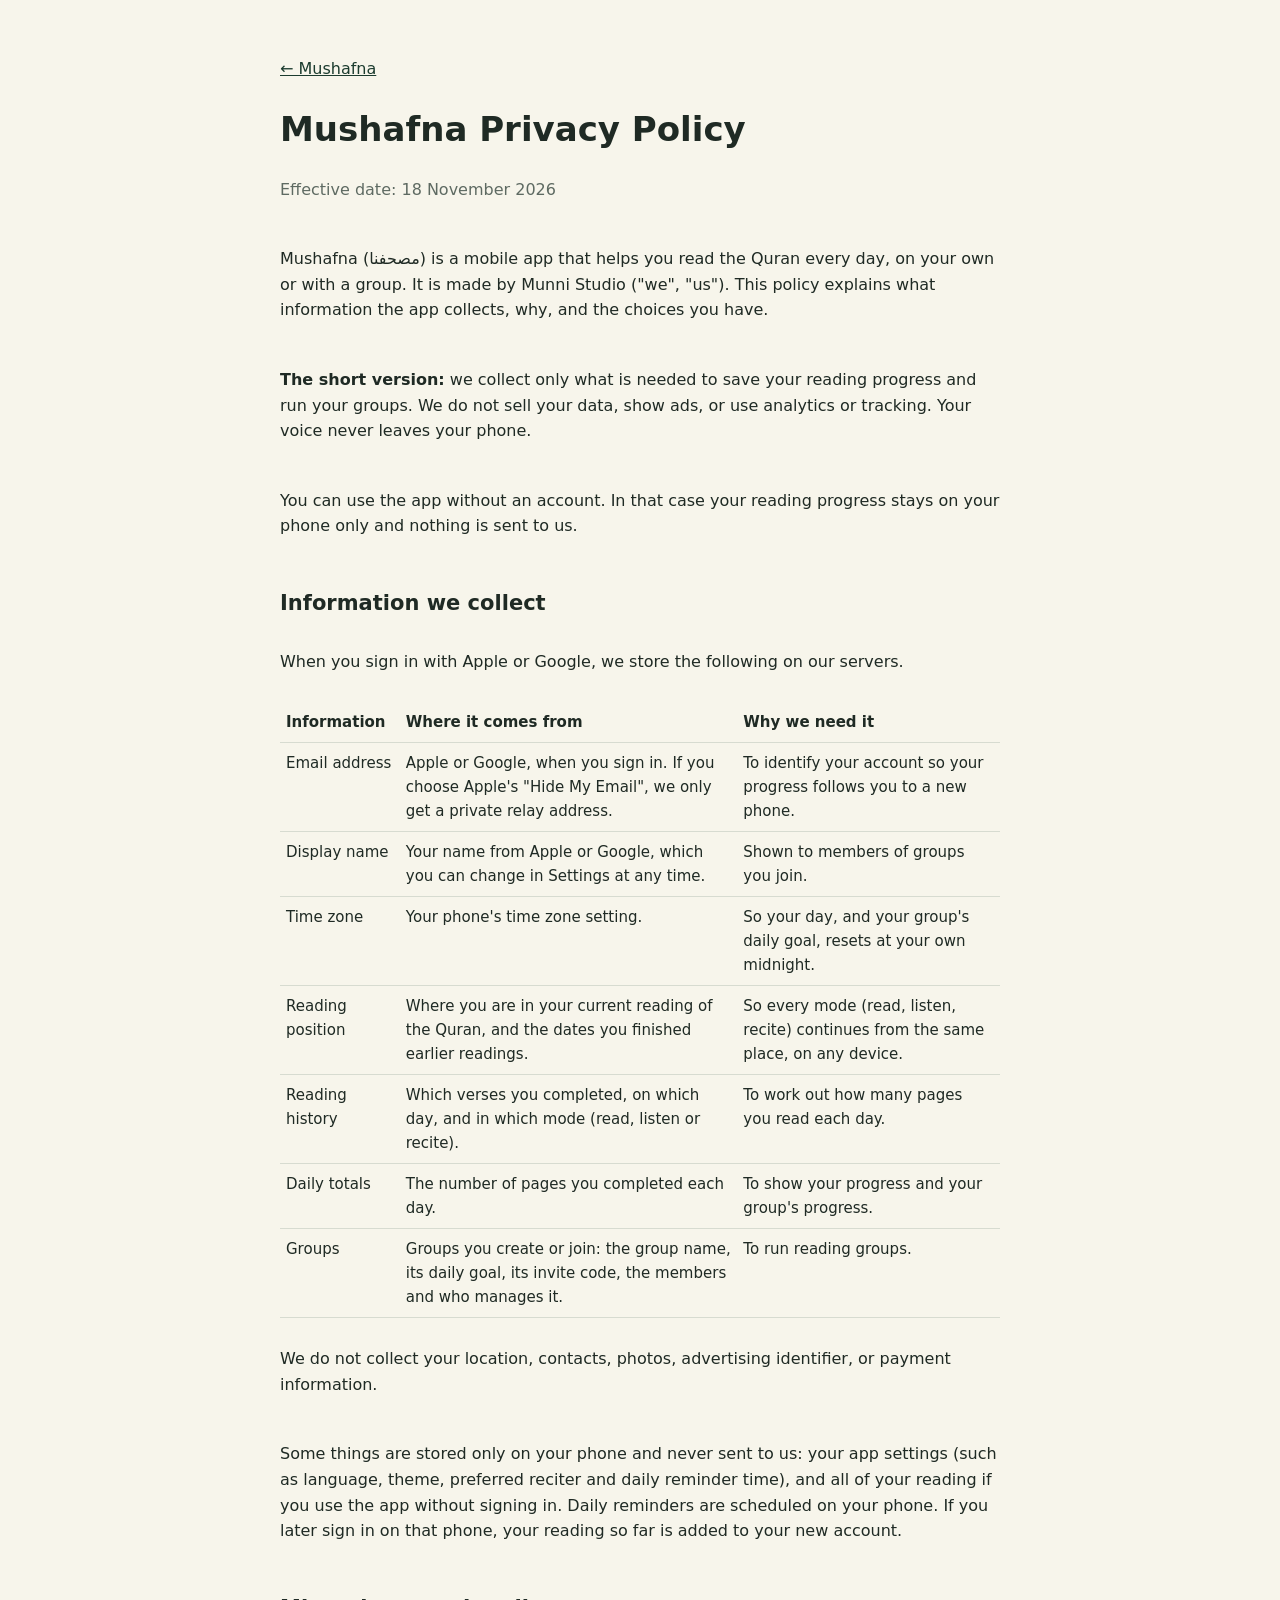
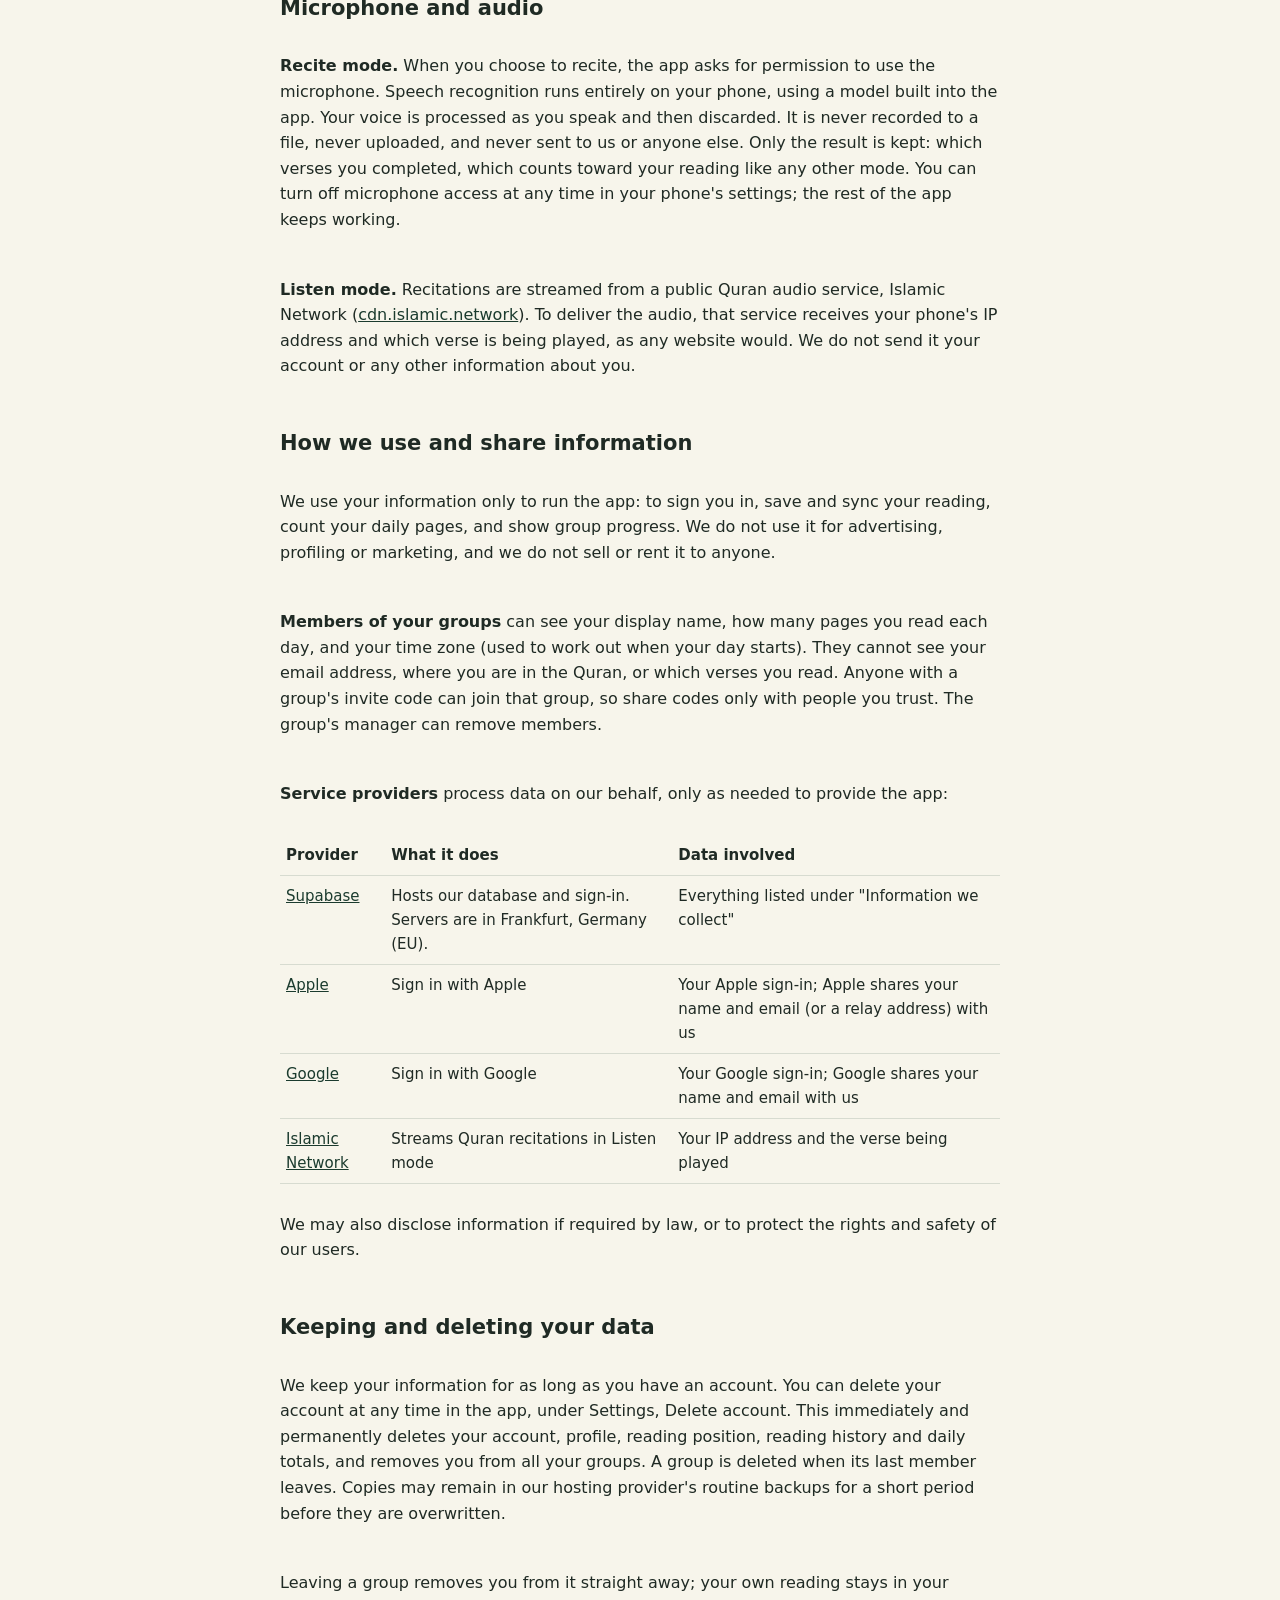
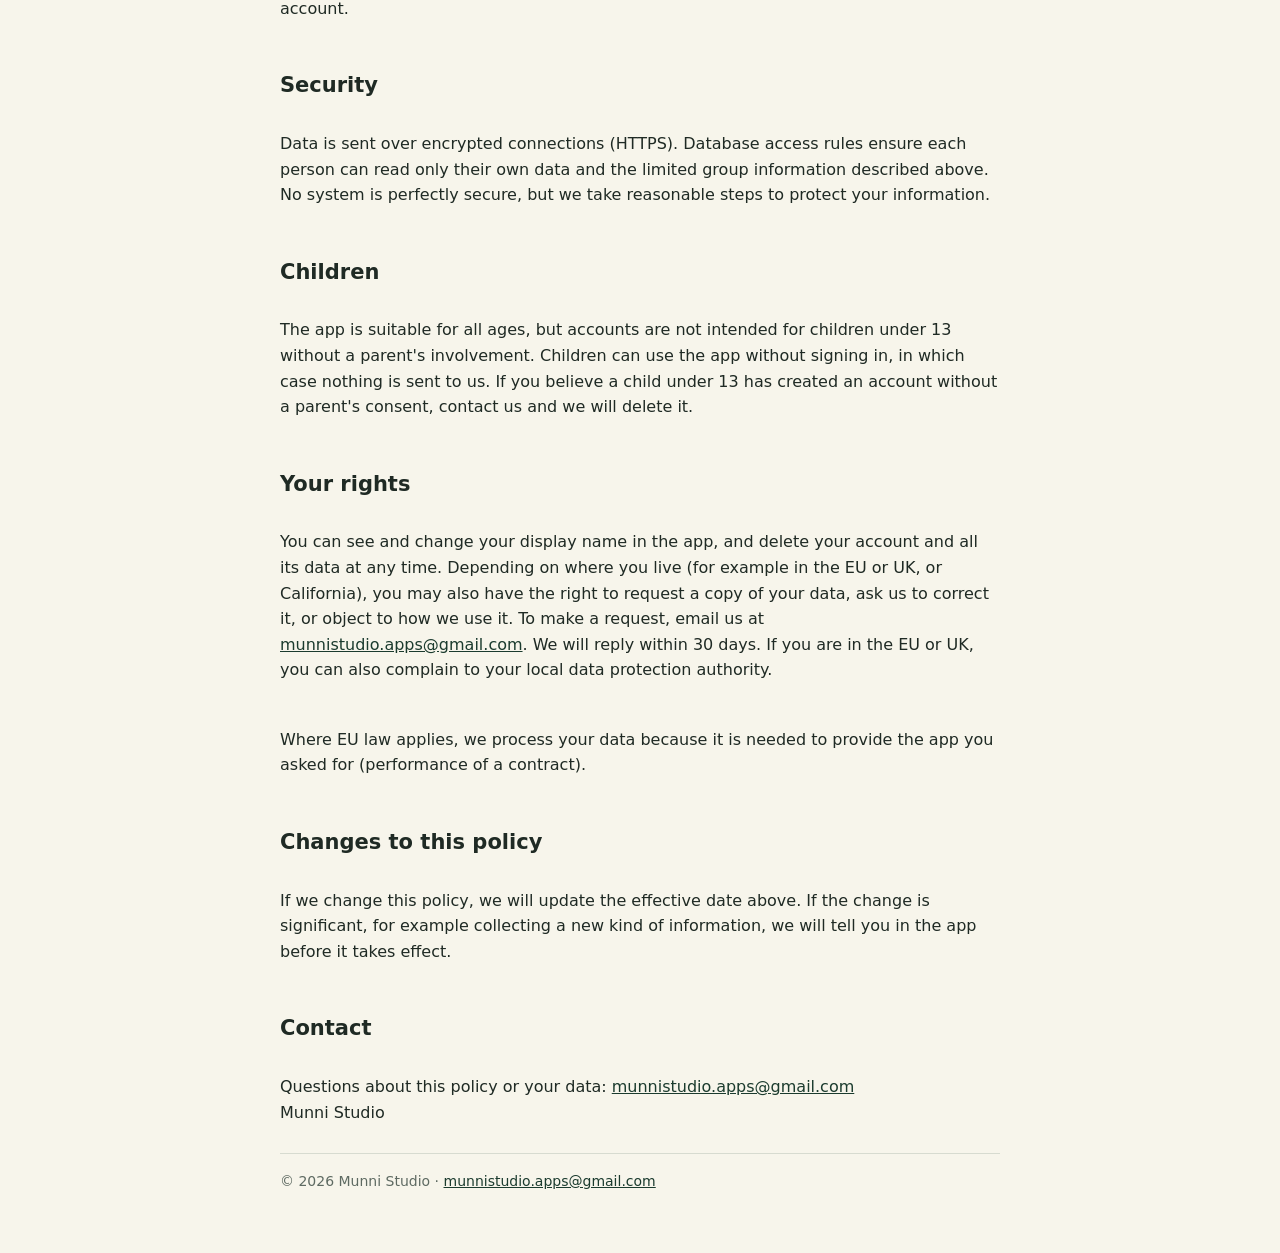
==== mushafna/privacy.html @ 9475a4ae "Munni Studio website Co-Authored-By: Claude Opus 5.5 <noreply@anthropic.com>" ====
<!doctype html><html lang="en"><head><meta charset="utf-8"><meta name="viewport" content="width=device-width,initial-scale=1"><title>Mushafna Privacy Policy</title><link rel="stylesheet" href="../style.css"></head><body><main><p><a href="./">← Mushafna</a></p>
<h1>Mushafna Privacy Policy</h1>
<p class="muted">Effective date: 18 November 2026</p>
<p>Mushafna (مصحفنا) is a mobile app that helps you read the Quran every day, on your own or with a group. It is made by Munni Studio ("we", "us"). This policy explains what information the app collects, why, and the choices you have.</p>
<p><strong>The short version:</strong> we collect only what is needed to save your reading progress and run your groups. We do not sell your data, show ads, or use analytics or tracking. Your voice never leaves your phone.</p>
<p>You can use the app without an account. In that case your reading progress stays on your phone only and nothing is sent to us.</p>
<h2>Information we collect</h2>
<p>When you sign in with Apple or Google, we store the following on our servers.</p>
<div class="wrap"><table><tr><th>Information</th><th>Where it comes from</th><th>Why we need it</th></tr><tr><td>Email address</td><td>Apple or Google, when you sign in. If you choose Apple's "Hide My Email", we only get a private relay address.</td><td>To identify your account so your progress follows you to a new phone.</td></tr><tr><td>Display name</td><td>Your name from Apple or Google, which you can change in Settings at any time.</td><td>Shown to members of groups you join.</td></tr><tr><td>Time zone</td><td>Your phone's time zone setting.</td><td>So your day, and your group's daily goal, resets at your own midnight.</td></tr><tr><td>Reading position</td><td>Where you are in your current reading of the Quran, and the dates you finished earlier readings.</td><td>So every mode (read, listen, recite) continues from the same place, on any device.</td></tr><tr><td>Reading history</td><td>Which verses you completed, on which day, and in which mode (read, listen or recite).</td><td>To work out how many pages you read each day.</td></tr><tr><td>Daily totals</td><td>The number of pages you completed each day.</td><td>To show your progress and your group's progress.</td></tr><tr><td>Groups</td><td>Groups you create or join: the group name, its daily goal, its invite code, the members and who manages it.</td><td>To run reading groups.</td></tr></table></div>
<p>We do not collect your location, contacts, photos, advertising identifier, or payment information.</p>
<p>Some things are stored only on your phone and never sent to us: your app settings (such as language, theme, preferred reciter and daily reminder time), and all of your reading if you use the app without signing in. Daily reminders are scheduled on your phone. If you later sign in on that phone, your reading so far is added to your new account.</p>
<h2>Microphone and audio</h2>
<p><strong>Recite mode.</strong> When you choose to recite, the app asks for permission to use the microphone. Speech recognition runs entirely on your phone, using a model built into the app. Your voice is processed as you speak and then discarded. It is never recorded to a file, never uploaded, and never sent to us or anyone else. Only the result is kept: which verses you completed, which counts toward your reading like any other mode. You can turn off microphone access at any time in your phone's settings; the rest of the app keeps working.</p>
<p><strong>Listen mode.</strong> Recitations are streamed from a public Quran audio service, Islamic Network (<a href="https://cdn.islamic.network">cdn.islamic.network</a>). To deliver the audio, that service receives your phone's IP address and which verse is being played, as any website would. We do not send it your account or any other information about you.</p>
<h2>How we use and share information</h2>
<p>We use your information only to run the app: to sign you in, save and sync your reading, count your daily pages, and show group progress. We do not use it for advertising, profiling or marketing, and we do not sell or rent it to anyone.</p>
<p><strong>Members of your groups</strong> can see your display name, how many pages you read each day, and your time zone (used to work out when your day starts). They cannot see your email address, where you are in the Quran, or which verses you read. Anyone with a group's invite code can join that group, so share codes only with people you trust. The group's manager can remove members.</p>
<p><strong>Service providers</strong> process data on our behalf, only as needed to provide the app:</p>
<div class="wrap"><table><tr><th>Provider</th><th>What it does</th><th>Data involved</th></tr><tr><td><a href="https://supabase.com/privacy">Supabase</a></td><td>Hosts our database and sign-in. Servers are in Frankfurt, Germany (EU).</td><td>Everything listed under "Information we collect"</td></tr><tr><td><a href="https://www.apple.com/legal/privacy/">Apple</a></td><td>Sign in with Apple</td><td>Your Apple sign-in; Apple shares your name and email (or a relay address) with us</td></tr><tr><td><a href="https://policies.google.com/privacy">Google</a></td><td>Sign in with Google</td><td>Your Google sign-in; Google shares your name and email with us</td></tr><tr><td><a href="https://cdn.islamic.network">Islamic Network</a></td><td>Streams Quran recitations in Listen mode</td><td>Your IP address and the verse being played</td></tr></table></div>
<p>We may also disclose information if required by law, or to protect the rights and safety of our users.</p>
<h2>Keeping and deleting your data</h2>
<p>We keep your information for as long as you have an account. You can delete your account at any time in the app, under Settings, Delete account. This immediately and permanently deletes your account, profile, reading position, reading history and daily totals, and removes you from all your groups. A group is deleted when its last member leaves. Copies may remain in our hosting provider's routine backups for a short period before they are overwritten.</p>
<p>Leaving a group removes you from it straight away; your own reading stays in your account.</p>
<h2>Security</h2>
<p>Data is sent over encrypted connections (HTTPS). Database access rules ensure each person can read only their own data and the limited group information described above. No system is perfectly secure, but we take reasonable steps to protect your information.</p>
<h2>Children</h2>
<p>The app is suitable for all ages, but accounts are not intended for children under 13 without a parent's involvement. Children can use the app without signing in, in which case nothing is sent to us. If you believe a child under 13 has created an account without a parent's consent, contact us and we will delete it.</p>
<h2>Your rights</h2>
<p>You can see and change your display name in the app, and delete your account and all its data at any time. Depending on where you live (for example in the EU or UK, or California), you may also have the right to request a copy of your data, ask us to correct it, or object to how we use it. To make a request, email us at <a href="mailto:munnistudio.apps@gmail.com">munnistudio.apps@gmail.com</a>. We will reply within 30 days. If you are in the EU or UK, you can also complain to your local data protection authority.</p>
<p>Where EU law applies, we process your data because it is needed to provide the app you asked for (performance of a contract).</p>
<h2>Changes to this policy</h2>
<p>If we change this policy, we will update the effective date above. If the change is significant, for example collecting a new kind of information, we will tell you in the app before it takes effect.</p>
<h2>Contact</h2>
<p>Questions about this policy or your data: <a href="mailto:munnistudio.apps@gmail.com">munnistudio.apps@gmail.com</a><br>Munni Studio</p><footer>© 2026 Munni Studio · <a href="mailto:munnistudio.apps@gmail.com">munnistudio.apps@gmail.com</a></footer></main></body></html>
---- style.css ----
:root{--bg:#F7F5EB;--surface:#FFFFFF;--ink:#1F2A24;--ink2:#5E6A62;--line:rgba(27,59,46,.14);--green:#1B3B2E}
@media (prefers-color-scheme:dark){:root{--bg:#111A15;--surface:#18231D;--ink:#E7EDE8;--ink2:#9DAAA1;--line:rgba(231,237,232,.12);--green:#8AB79E}}
*{box-sizing:border-box}
body{margin:0;background:var(--bg);color:var(--ink);font:16px/1.6 "IBM Plex Sans Arabic","Segoe UI",system-ui,sans-serif;padding:40px max(20px,env(safe-area-inset-left)) 60px}
main{max-width:720px;margin:0 auto;display:flex;flex-direction:column;gap:12px}
h1{font-size:34px;line-height:1.15;margin:0}
h2{font-size:21px;margin:20px 0 0}
p,li{color:var(--ink)} .muted{color:var(--ink2)}
a{color:var(--green)}
.card{background:var(--surface);border:1px solid var(--line);border-radius:18px;padding:20px;display:flex;gap:18px;align-items:center;text-decoration:none;color:inherit}
.icon{width:72px;height:72px;border-radius:17px;background:#1B3B2E;display:flex;align-items:center;justify-content:center;flex:none}
.icon img{width:54px}
table{width:100%;border-collapse:collapse;font-size:15px}
th,td{border-bottom:1px solid var(--line);padding:8px 6px;text-align:start;vertical-align:top}
.wrap{overflow-x:auto}
footer{color:var(--ink2);font-size:14px;border-top:1px solid var(--line);padding-top:16px}
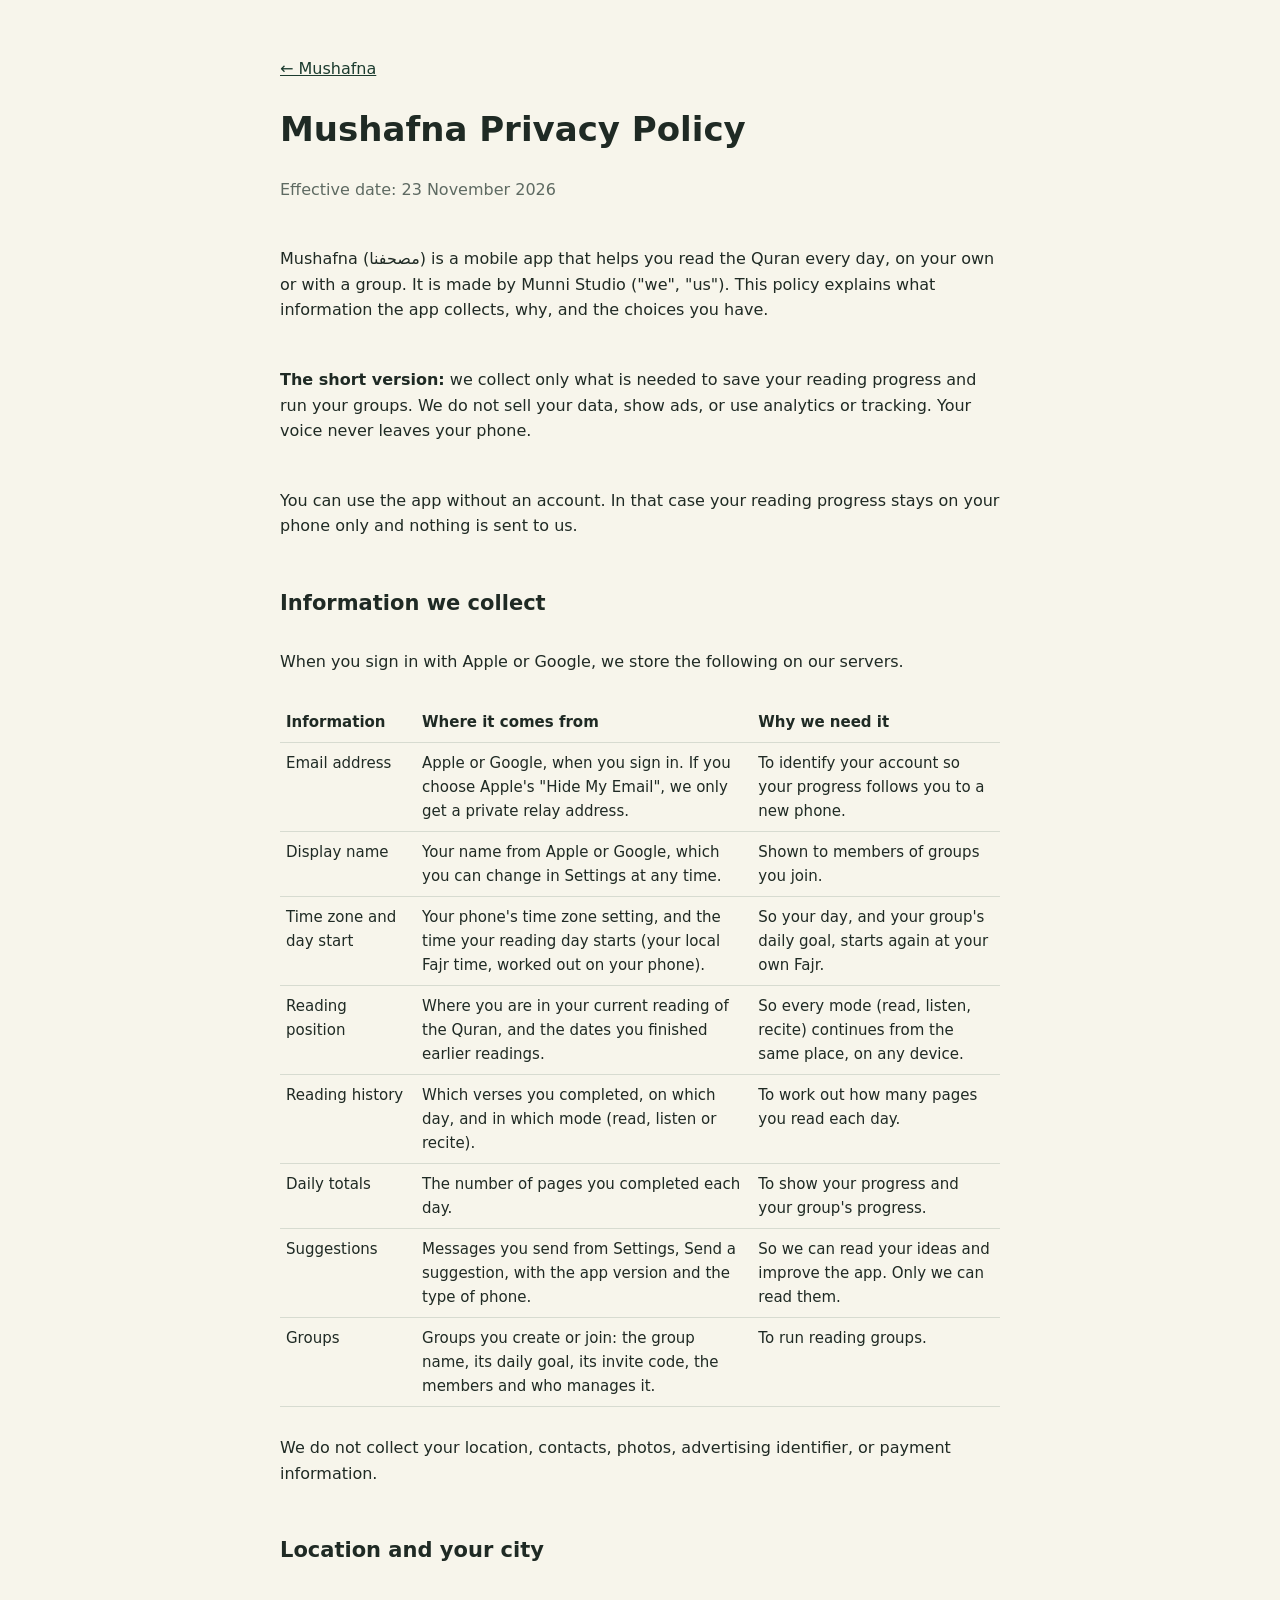
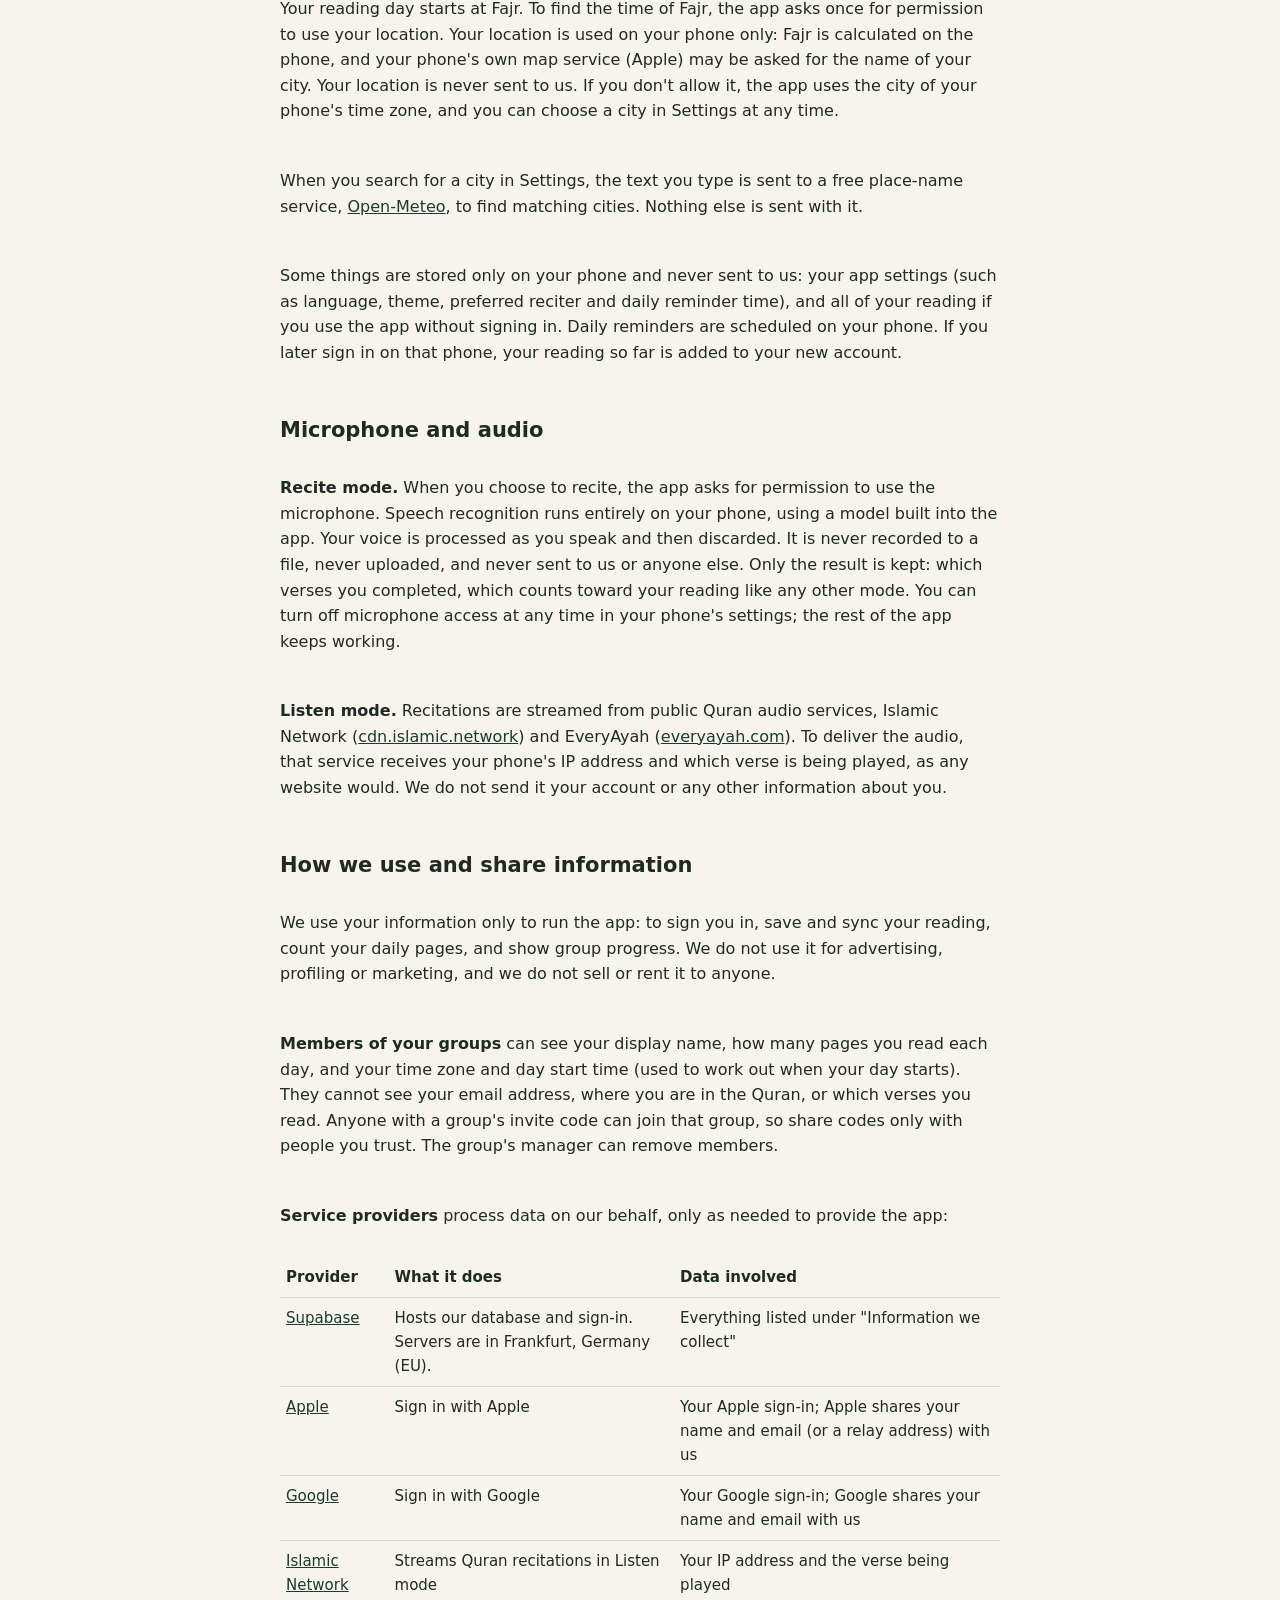
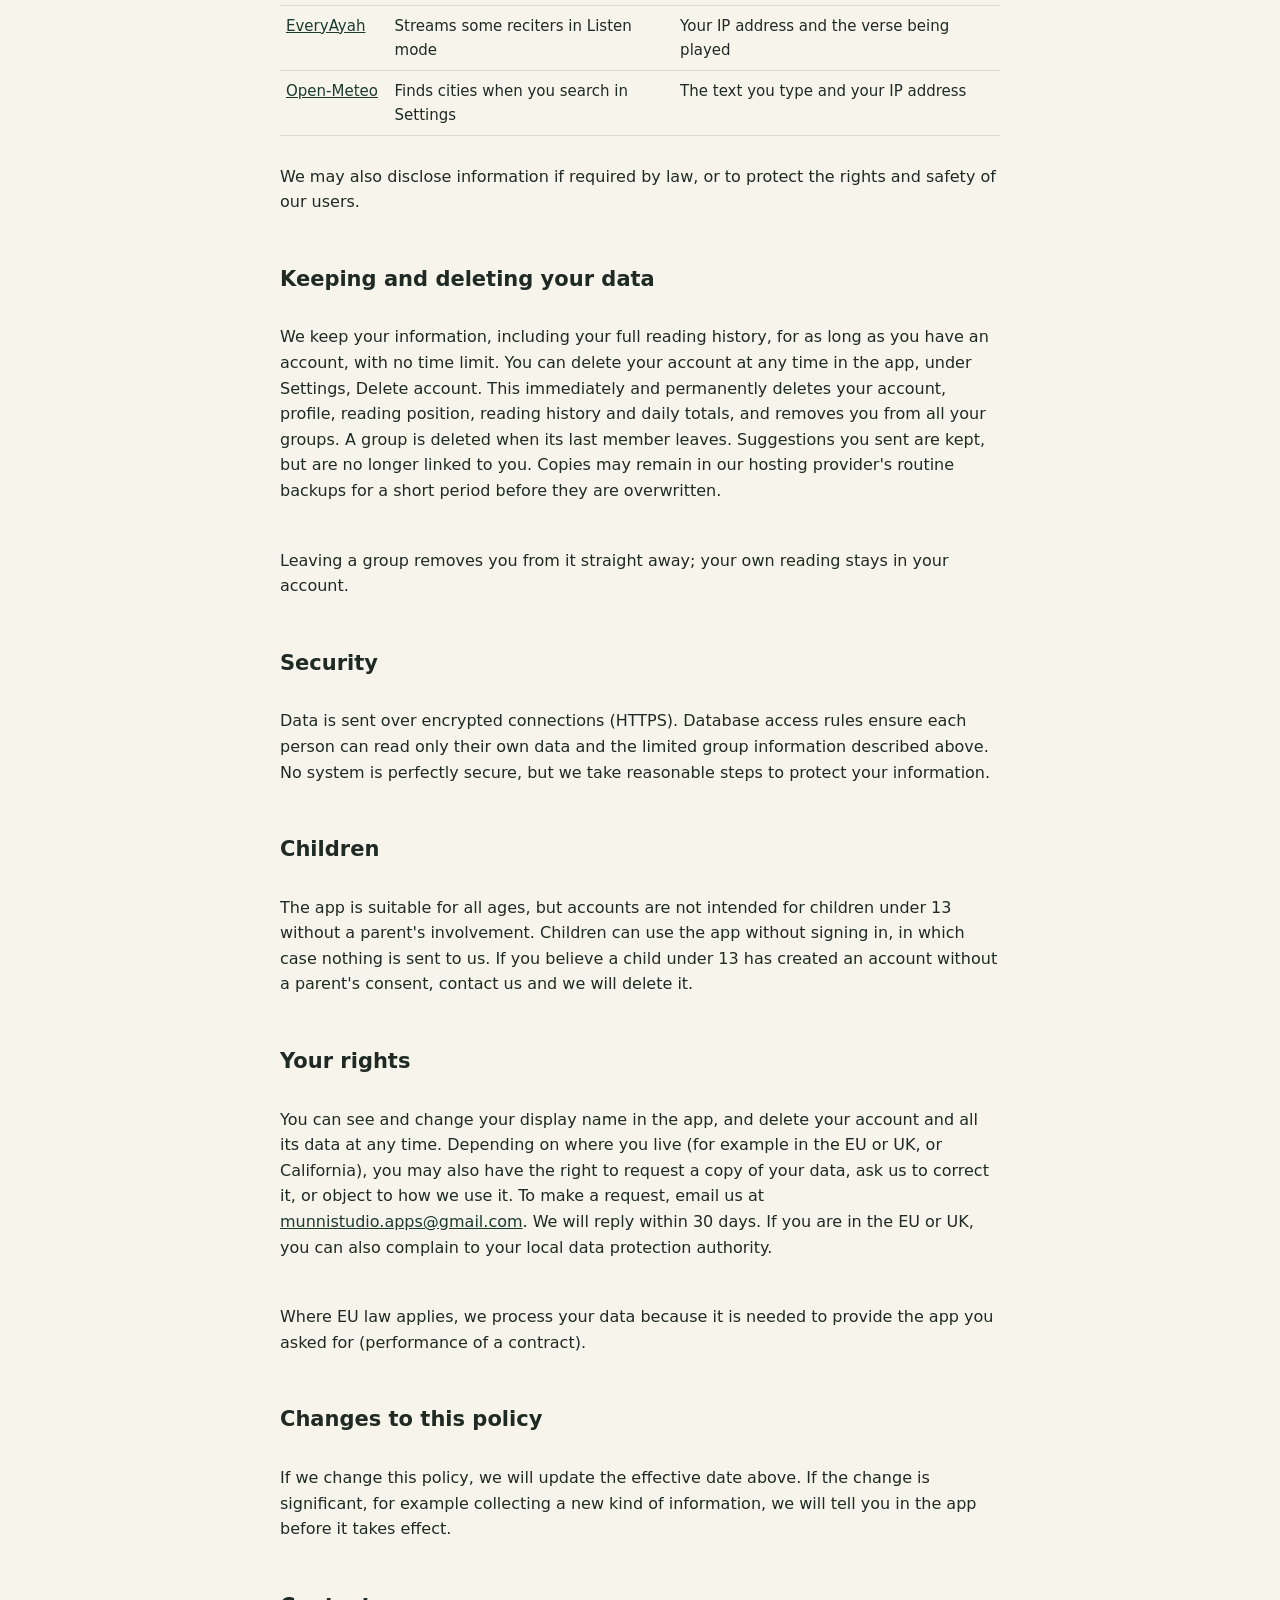
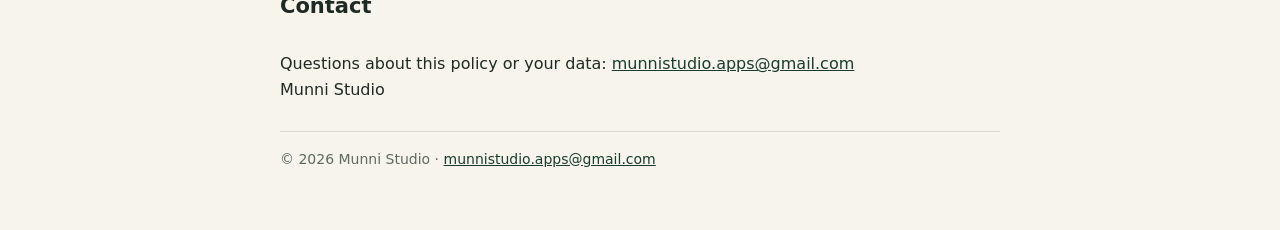
==== commit 5d2e18e6: "Mushafna privacy policy for 1.2 (location on device, city search, suggestions, day start) Co-Authore" ====
--- a/mushafna/privacy.html
+++ b/mushafna/privacy.html
@@ -1,25 +1,28 @@
 <!doctype html><html lang="en"><head><meta charset="utf-8"><meta name="viewport" content="width=device-width,initial-scale=1"><title>Mushafna Privacy Policy</title><link rel="stylesheet" href="../style.css"></head><body><main><p><a href="./">← Mushafna</a></p>
 <h1>Mushafna Privacy Policy</h1>
-<p class="muted">Effective date: 18 November 2026</p>
+<p class="muted">Effective date: 23 November 2026</p>
 <p>Mushafna (مصحفنا) is a mobile app that helps you read the Quran every day, on your own or with a group. It is made by Munni Studio ("we", "us"). This policy explains what information the app collects, why, and the choices you have.</p>
 <p><strong>The short version:</strong> we collect only what is needed to save your reading progress and run your groups. We do not sell your data, show ads, or use analytics or tracking. Your voice never leaves your phone.</p>
 <p>You can use the app without an account. In that case your reading progress stays on your phone only and nothing is sent to us.</p>
 <h2>Information we collect</h2>
 <p>When you sign in with Apple or Google, we store the following on our servers.</p>
-<div class="wrap"><table><tr><th>Information</th><th>Where it comes from</th><th>Why we need it</th></tr><tr><td>Email address</td><td>Apple or Google, when you sign in. If you choose Apple's "Hide My Email", we only get a private relay address.</td><td>To identify your account so your progress follows you to a new phone.</td></tr><tr><td>Display name</td><td>Your name from Apple or Google, which you can change in Settings at any time.</td><td>Shown to members of groups you join.</td></tr><tr><td>Time zone</td><td>Your phone's time zone setting.</td><td>So your day, and your group's daily goal, resets at your own midnight.</td></tr><tr><td>Reading position</td><td>Where you are in your current reading of the Quran, and the dates you finished earlier readings.</td><td>So every mode (read, listen, recite) continues from the same place, on any device.</td></tr><tr><td>Reading history</td><td>Which verses you completed, on which day, and in which mode (read, listen or recite).</td><td>To work out how many pages you read each day.</td></tr><tr><td>Daily totals</td><td>The number of pages you completed each day.</td><td>To show your progress and your group's progress.</td></tr><tr><td>Groups</td><td>Groups you create or join: the group name, its daily goal, its invite code, the members and who manages it.</td><td>To run reading groups.</td></tr></table></div>
+<div class="wrap"><table><tr><th>Information</th><th>Where it comes from</th><th>Why we need it</th></tr><tr><td>Email address</td><td>Apple or Google, when you sign in. If you choose Apple's "Hide My Email", we only get a private relay address.</td><td>To identify your account so your progress follows you to a new phone.</td></tr><tr><td>Display name</td><td>Your name from Apple or Google, which you can change in Settings at any time.</td><td>Shown to members of groups you join.</td></tr><tr><td>Time zone and day start</td><td>Your phone's time zone setting, and the time your reading day starts (your local Fajr time, worked out on your phone).</td><td>So your day, and your group's daily goal, starts again at your own Fajr.</td></tr><tr><td>Reading position</td><td>Where you are in your current reading of the Quran, and the dates you finished earlier readings.</td><td>So every mode (read, listen, recite) continues from the same place, on any device.</td></tr><tr><td>Reading history</td><td>Which verses you completed, on which day, and in which mode (read, listen or recite).</td><td>To work out how many pages you read each day.</td></tr><tr><td>Daily totals</td><td>The number of pages you completed each day.</td><td>To show your progress and your group's progress.</td></tr><tr><td>Suggestions</td><td>Messages you send from Settings, Send a suggestion, with the app version and the type of phone.</td><td>So we can read your ideas and improve the app. Only we can read them.</td></tr><tr><td>Groups</td><td>Groups you create or join: the group name, its daily goal, its invite code, the members and who manages it.</td><td>To run reading groups.</td></tr></table></div>
 <p>We do not collect your location, contacts, photos, advertising identifier, or payment information.</p>
+<h2>Location and your city</h2>
+<p>Your reading day starts at Fajr. To find the time of Fajr, the app asks once for permission to use your location. Your location is used on your phone only: Fajr is calculated on the phone, and your phone's own map service (Apple) may be asked for the name of your city. Your location is never sent to us. If you don't allow it, the app uses the city of your phone's time zone, and you can choose a city in Settings at any time.</p>
+<p>When you search for a city in Settings, the text you type is sent to a free place-name service, <a href="https://open-meteo.com/en/terms">Open-Meteo</a>, to find matching cities. Nothing else is sent with it.</p>
 <p>Some things are stored only on your phone and never sent to us: your app settings (such as language, theme, preferred reciter and daily reminder time), and all of your reading if you use the app without signing in. Daily reminders are scheduled on your phone. If you later sign in on that phone, your reading so far is added to your new account.</p>
 <h2>Microphone and audio</h2>
 <p><strong>Recite mode.</strong> When you choose to recite, the app asks for permission to use the microphone. Speech recognition runs entirely on your phone, using a model built into the app. Your voice is processed as you speak and then discarded. It is never recorded to a file, never uploaded, and never sent to us or anyone else. Only the result is kept: which verses you completed, which counts toward your reading like any other mode. You can turn off microphone access at any time in your phone's settings; the rest of the app keeps working.</p>
-<p><strong>Listen mode.</strong> Recitations are streamed from a public Quran audio service, Islamic Network (<a href="https://cdn.islamic.network">cdn.islamic.network</a>). To deliver the audio, that service receives your phone's IP address and which verse is being played, as any website would. We do not send it your account or any other information about you.</p>
+<p><strong>Listen mode.</strong> Recitations are streamed from public Quran audio services, Islamic Network (<a href="https://cdn.islamic.network">cdn.islamic.network</a>) and EveryAyah (<a href="https://everyayah.com">everyayah.com</a>). To deliver the audio, that service receives your phone's IP address and which verse is being played, as any website would. We do not send it your account or any other information about you.</p>
 <h2>How we use and share information</h2>
 <p>We use your information only to run the app: to sign you in, save and sync your reading, count your daily pages, and show group progress. We do not use it for advertising, profiling or marketing, and we do not sell or rent it to anyone.</p>
-<p><strong>Members of your groups</strong> can see your display name, how many pages you read each day, and your time zone (used to work out when your day starts). They cannot see your email address, where you are in the Quran, or which verses you read. Anyone with a group's invite code can join that group, so share codes only with people you trust. The group's manager can remove members.</p>
+<p><strong>Members of your groups</strong> can see your display name, how many pages you read each day, and your time zone and day start time (used to work out when your day starts). They cannot see your email address, where you are in the Quran, or which verses you read. Anyone with a group's invite code can join that group, so share codes only with people you trust. The group's manager can remove members.</p>
 <p><strong>Service providers</strong> process data on our behalf, only as needed to provide the app:</p>
-<div class="wrap"><table><tr><th>Provider</th><th>What it does</th><th>Data involved</th></tr><tr><td><a href="https://supabase.com/privacy">Supabase</a></td><td>Hosts our database and sign-in. Servers are in Frankfurt, Germany (EU).</td><td>Everything listed under "Information we collect"</td></tr><tr><td><a href="https://www.apple.com/legal/privacy/">Apple</a></td><td>Sign in with Apple</td><td>Your Apple sign-in; Apple shares your name and email (or a relay address) with us</td></tr><tr><td><a href="https://policies.google.com/privacy">Google</a></td><td>Sign in with Google</td><td>Your Google sign-in; Google shares your name and email with us</td></tr><tr><td><a href="https://cdn.islamic.network">Islamic Network</a></td><td>Streams Quran recitations in Listen mode</td><td>Your IP address and the verse being played</td></tr></table></div>
+<div class="wrap"><table><tr><th>Provider</th><th>What it does</th><th>Data involved</th></tr><tr><td><a href="https://supabase.com/privacy">Supabase</a></td><td>Hosts our database and sign-in. Servers are in Frankfurt, Germany (EU).</td><td>Everything listed under "Information we collect"</td></tr><tr><td><a href="https://www.apple.com/legal/privacy/">Apple</a></td><td>Sign in with Apple</td><td>Your Apple sign-in; Apple shares your name and email (or a relay address) with us</td></tr><tr><td><a href="https://policies.google.com/privacy">Google</a></td><td>Sign in with Google</td><td>Your Google sign-in; Google shares your name and email with us</td></tr><tr><td><a href="https://cdn.islamic.network">Islamic Network</a></td><td>Streams Quran recitations in Listen mode</td><td>Your IP address and the verse being played</td></tr><tr><td><a href="https://everyayah.com">EveryAyah</a></td><td>Streams some reciters in Listen mode</td><td>Your IP address and the verse being played</td></tr><tr><td><a href="https://open-meteo.com/en/terms">Open-Meteo</a></td><td>Finds cities when you search in Settings</td><td>The text you type and your IP address</td></tr></table></div>
 <p>We may also disclose information if required by law, or to protect the rights and safety of our users.</p>
 <h2>Keeping and deleting your data</h2>
-<p>We keep your information for as long as you have an account. You can delete your account at any time in the app, under Settings, Delete account. This immediately and permanently deletes your account, profile, reading position, reading history and daily totals, and removes you from all your groups. A group is deleted when its last member leaves. Copies may remain in our hosting provider's routine backups for a short period before they are overwritten.</p>
+<p>We keep your information, including your full reading history, for as long as you have an account, with no time limit. You can delete your account at any time in the app, under Settings, Delete account. This immediately and permanently deletes your account, profile, reading position, reading history and daily totals, and removes you from all your groups. A group is deleted when its last member leaves. Suggestions you sent are kept, but are no longer linked to you. Copies may remain in our hosting provider's routine backups for a short period before they are overwritten.</p>
 <p>Leaving a group removes you from it straight away; your own reading stays in your account.</p>
 <h2>Security</h2>
 <p>Data is sent over encrypted connections (HTTPS). Database access rules ensure each person can read only their own data and the limited group information described above. No system is perfectly secure, but we take reasonable steps to protect your information.</p>
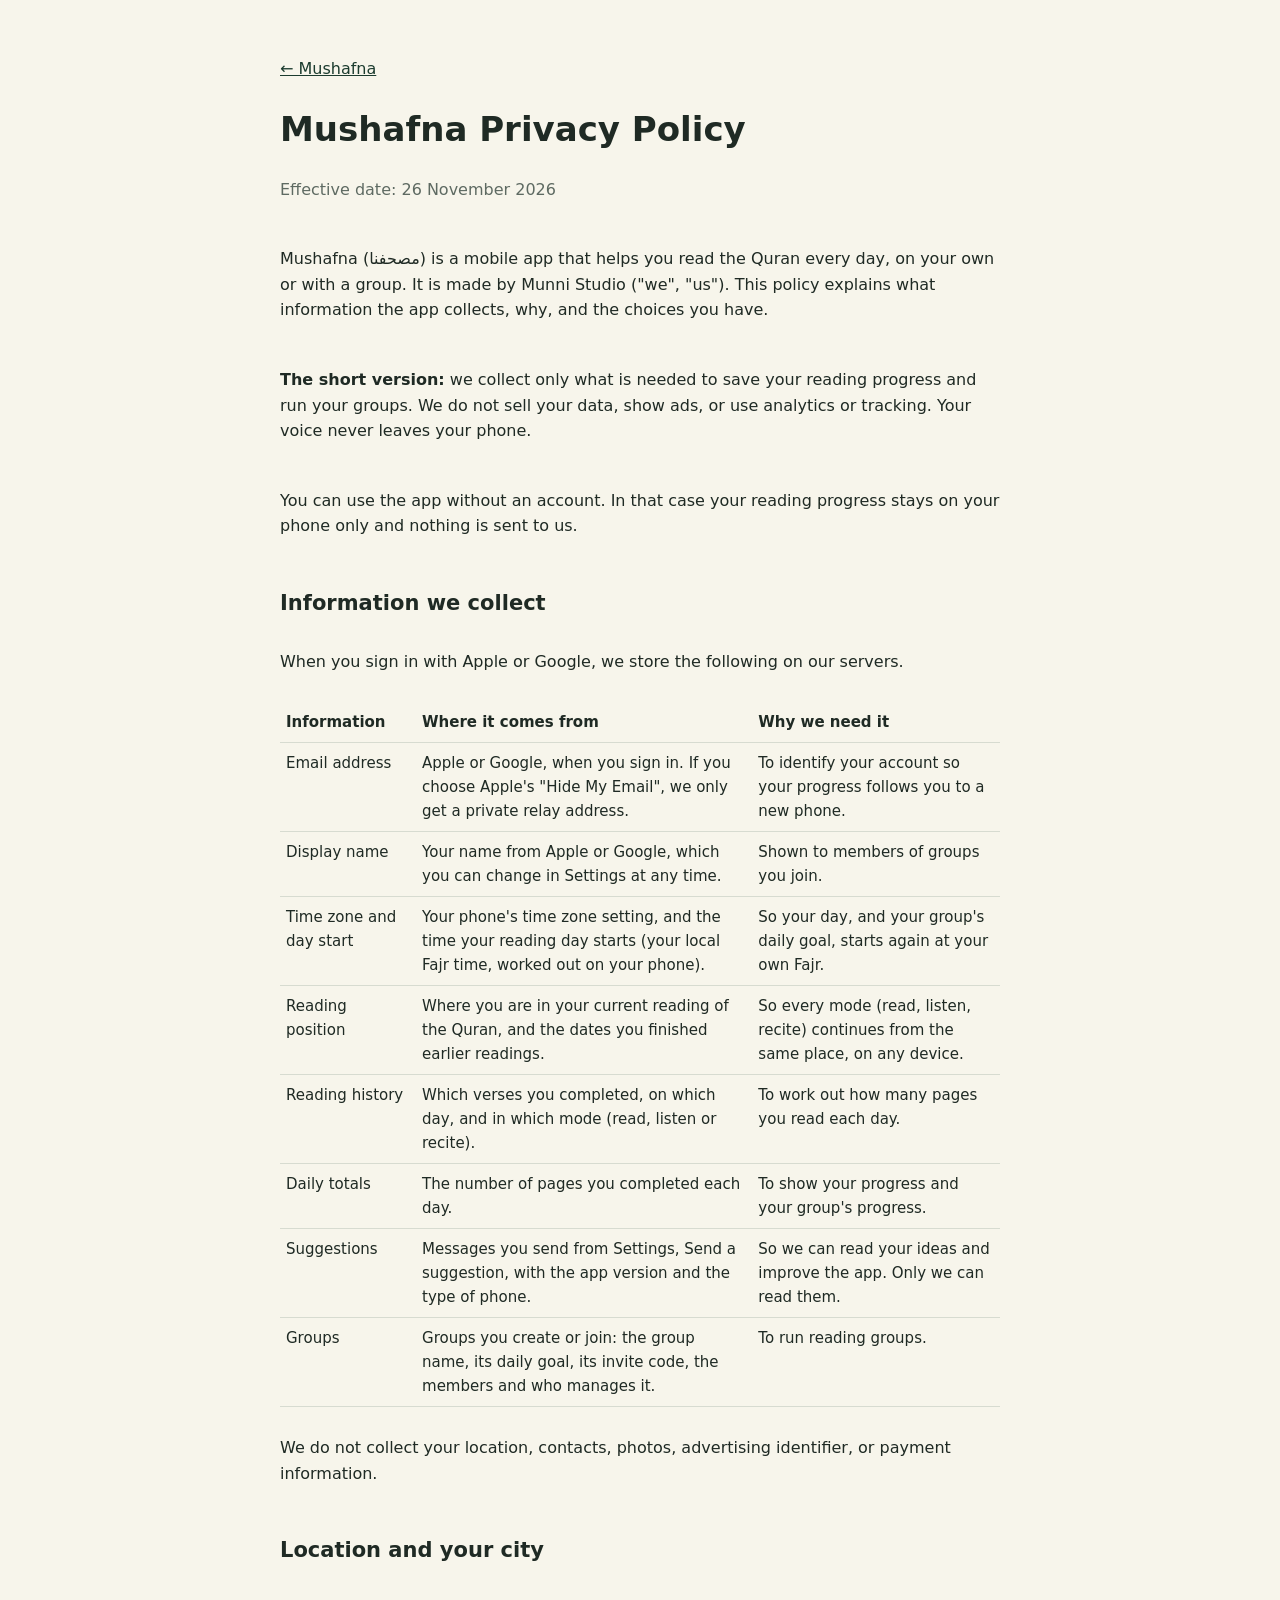
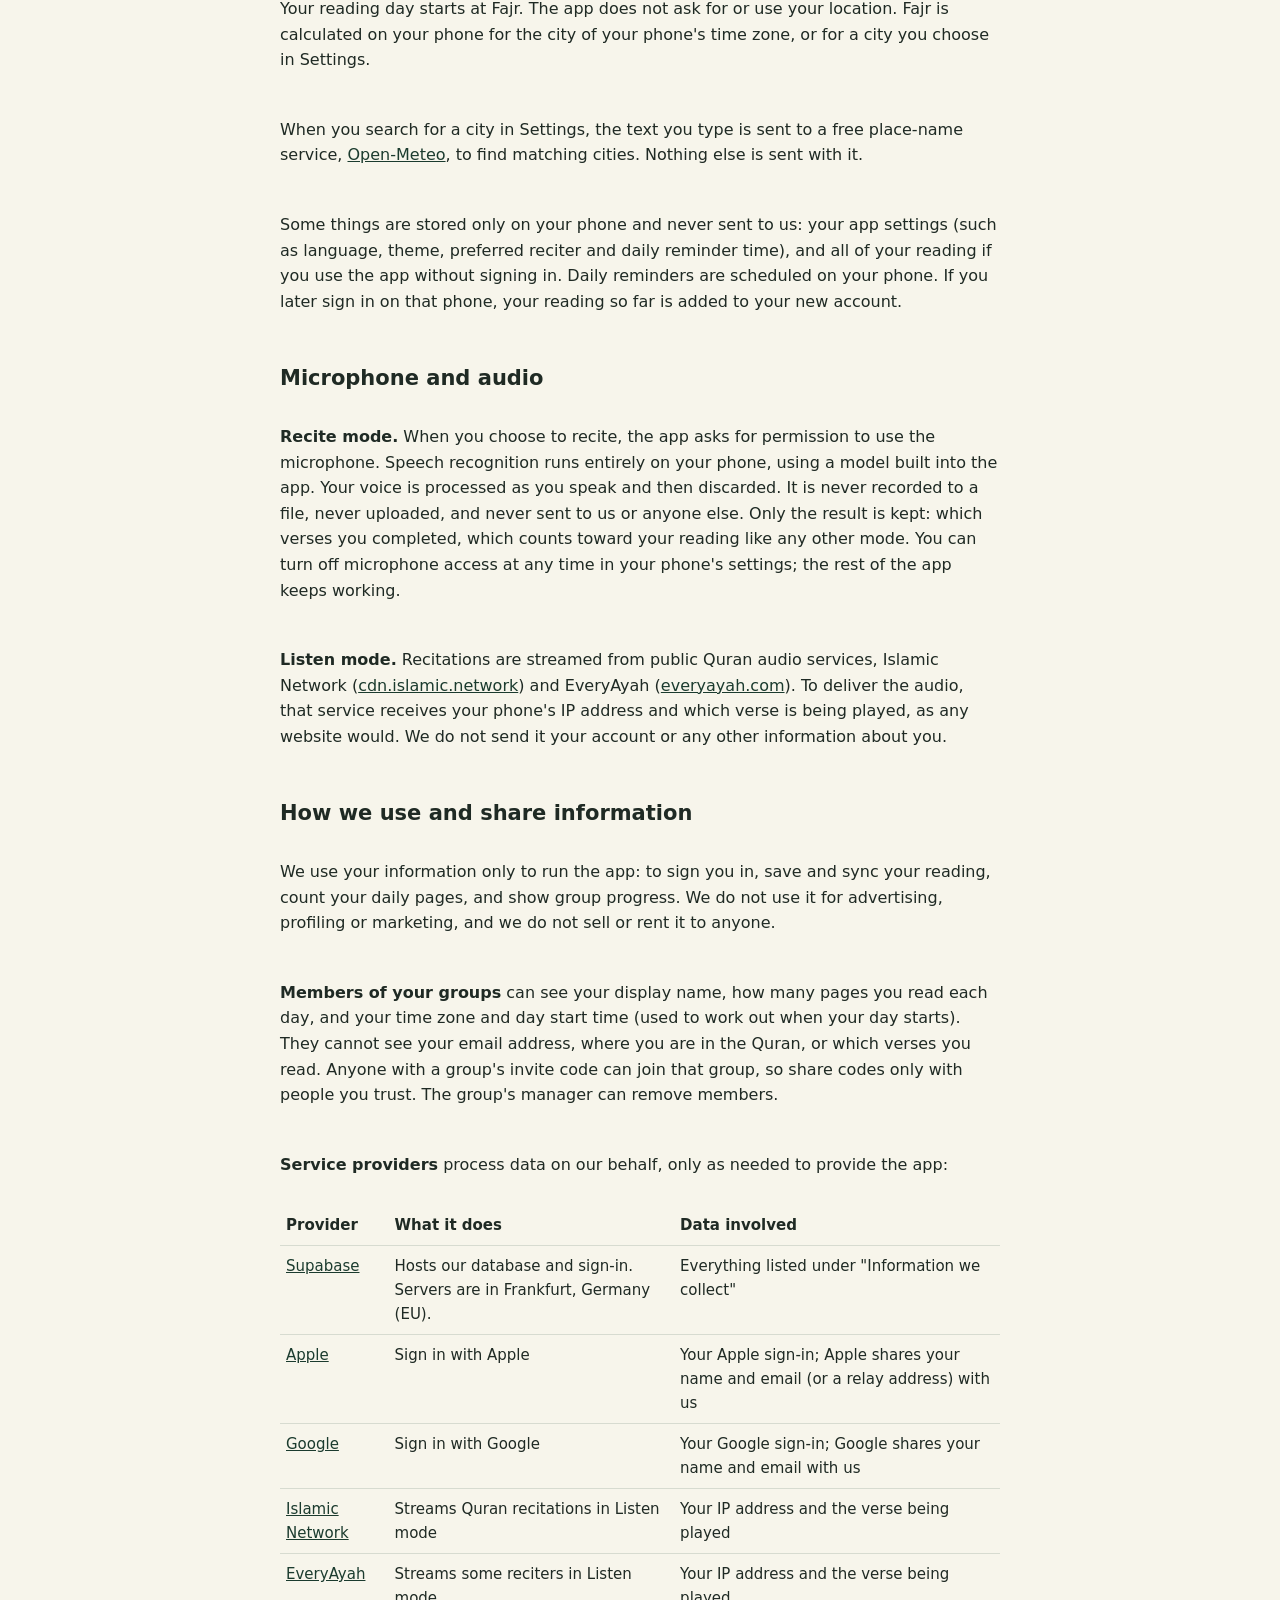
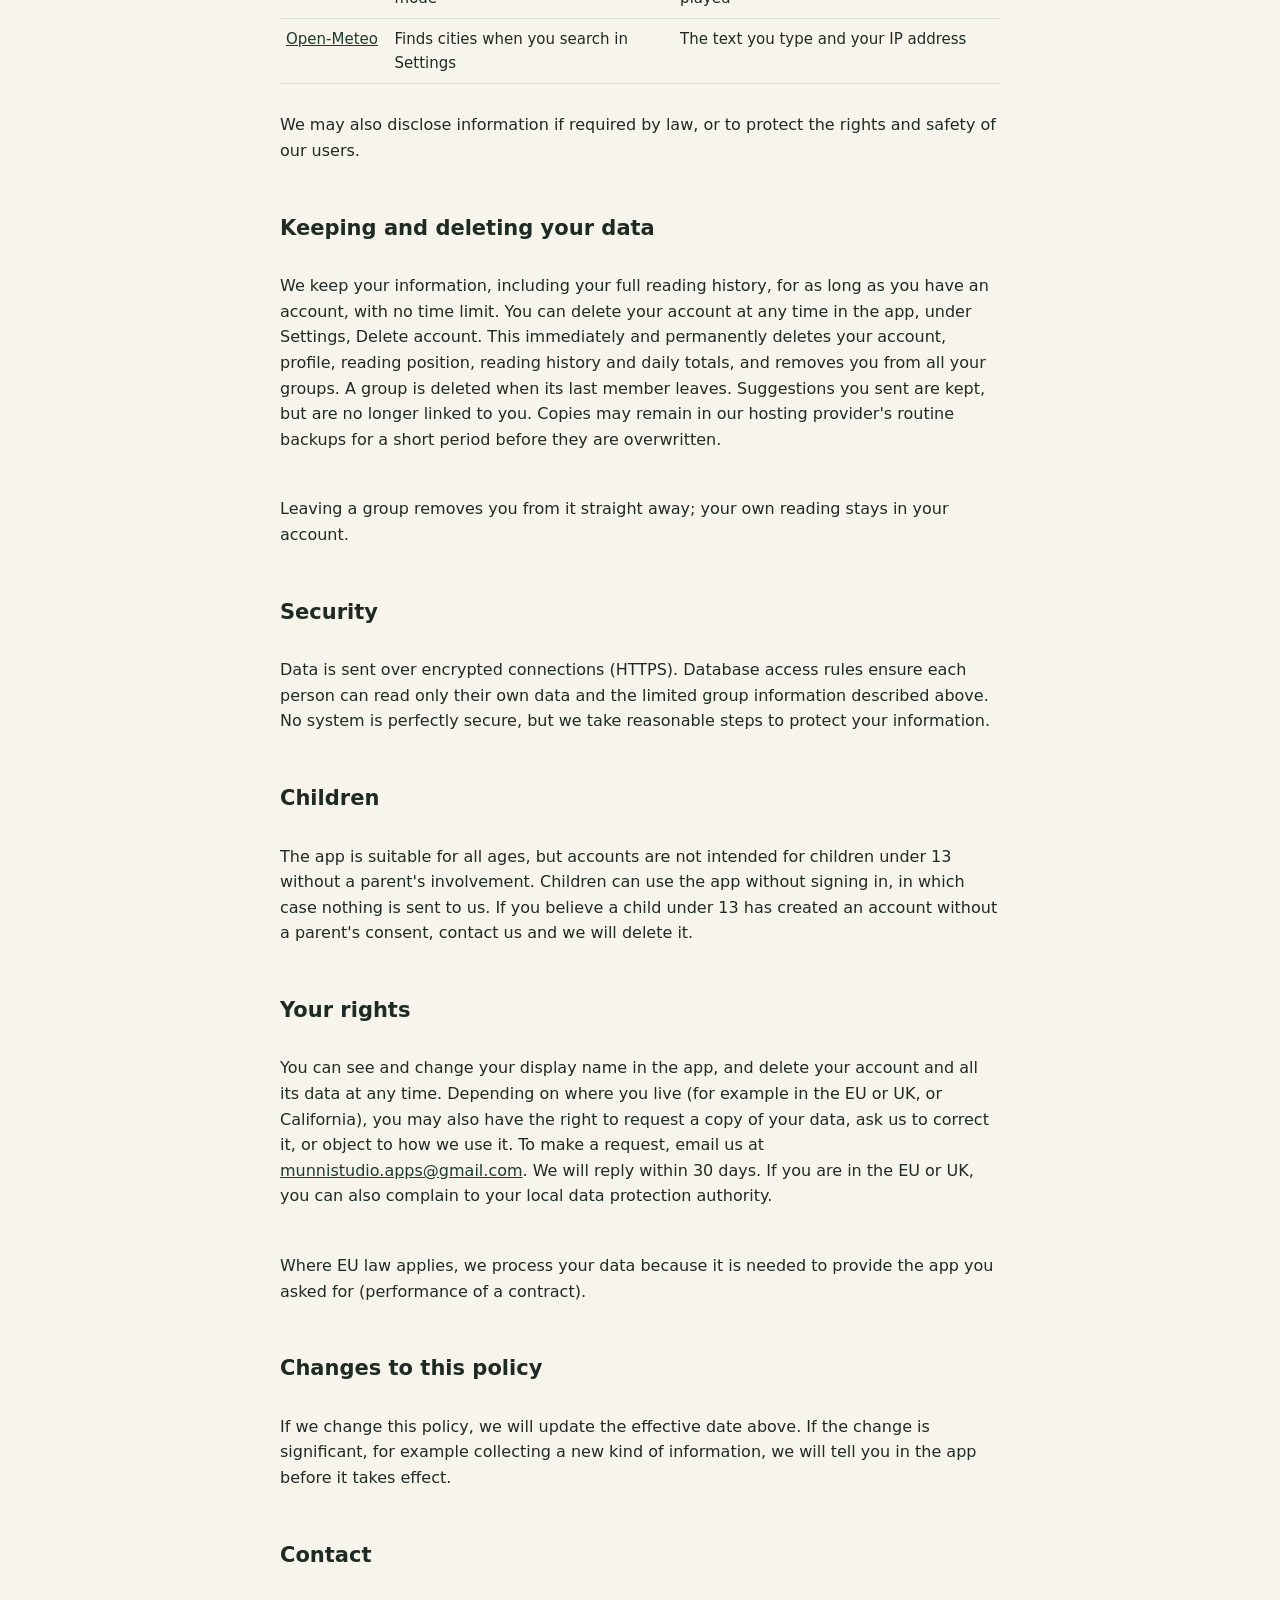
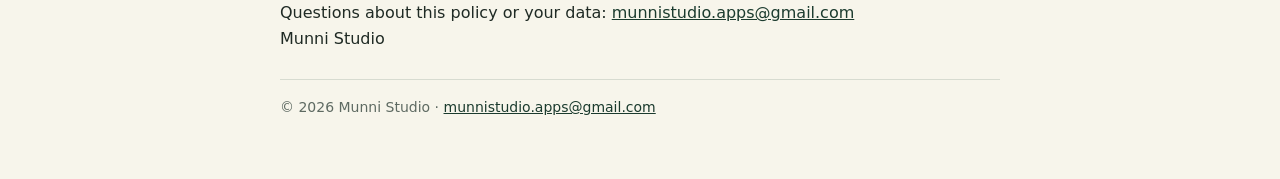
==== commit 74305f28: "Mushafna privacy policy for 1.3 (no location access) Co-Authored-By: Claude Opus 5.5 <noreply@anthro" ====
--- a/mushafna/privacy.html
+++ b/mushafna/privacy.html
@@ -1,6 +1,6 @@
 <!doctype html><html lang="en"><head><meta charset="utf-8"><meta name="viewport" content="width=device-width,initial-scale=1"><title>Mushafna Privacy Policy</title><link rel="stylesheet" href="../style.css"></head><body><main><p><a href="./">← Mushafna</a></p>
 <h1>Mushafna Privacy Policy</h1>
-<p class="muted">Effective date: 23 November 2026</p>
+<p class="muted">Effective date: 26 November 2026</p>
 <p>Mushafna (مصحفنا) is a mobile app that helps you read the Quran every day, on your own or with a group. It is made by Munni Studio ("we", "us"). This policy explains what information the app collects, why, and the choices you have.</p>
 <p><strong>The short version:</strong> we collect only what is needed to save your reading progress and run your groups. We do not sell your data, show ads, or use analytics or tracking. Your voice never leaves your phone.</p>
 <p>You can use the app without an account. In that case your reading progress stays on your phone only and nothing is sent to us.</p>
@@ -9,7 +9,7 @@
 <div class="wrap"><table><tr><th>Information</th><th>Where it comes from</th><th>Why we need it</th></tr><tr><td>Email address</td><td>Apple or Google, when you sign in. If you choose Apple's "Hide My Email", we only get a private relay address.</td><td>To identify your account so your progress follows you to a new phone.</td></tr><tr><td>Display name</td><td>Your name from Apple or Google, which you can change in Settings at any time.</td><td>Shown to members of groups you join.</td></tr><tr><td>Time zone and day start</td><td>Your phone's time zone setting, and the time your reading day starts (your local Fajr time, worked out on your phone).</td><td>So your day, and your group's daily goal, starts again at your own Fajr.</td></tr><tr><td>Reading position</td><td>Where you are in your current reading of the Quran, and the dates you finished earlier readings.</td><td>So every mode (read, listen, recite) continues from the same place, on any device.</td></tr><tr><td>Reading history</td><td>Which verses you completed, on which day, and in which mode (read, listen or recite).</td><td>To work out how many pages you read each day.</td></tr><tr><td>Daily totals</td><td>The number of pages you completed each day.</td><td>To show your progress and your group's progress.</td></tr><tr><td>Suggestions</td><td>Messages you send from Settings, Send a suggestion, with the app version and the type of phone.</td><td>So we can read your ideas and improve the app. Only we can read them.</td></tr><tr><td>Groups</td><td>Groups you create or join: the group name, its daily goal, its invite code, the members and who manages it.</td><td>To run reading groups.</td></tr></table></div>
 <p>We do not collect your location, contacts, photos, advertising identifier, or payment information.</p>
 <h2>Location and your city</h2>
-<p>Your reading day starts at Fajr. To find the time of Fajr, the app asks once for permission to use your location. Your location is used on your phone only: Fajr is calculated on the phone, and your phone's own map service (Apple) may be asked for the name of your city. Your location is never sent to us. If you don't allow it, the app uses the city of your phone's time zone, and you can choose a city in Settings at any time.</p>
+<p>Your reading day starts at Fajr. The app does not ask for or use your location. Fajr is calculated on your phone for the city of your phone's time zone, or for a city you choose in Settings.</p>
 <p>When you search for a city in Settings, the text you type is sent to a free place-name service, <a href="https://open-meteo.com/en/terms">Open-Meteo</a>, to find matching cities. Nothing else is sent with it.</p>
 <p>Some things are stored only on your phone and never sent to us: your app settings (such as language, theme, preferred reciter and daily reminder time), and all of your reading if you use the app without signing in. Daily reminders are scheduled on your phone. If you later sign in on that phone, your reading so far is added to your new account.</p>
 <h2>Microphone and audio</h2>
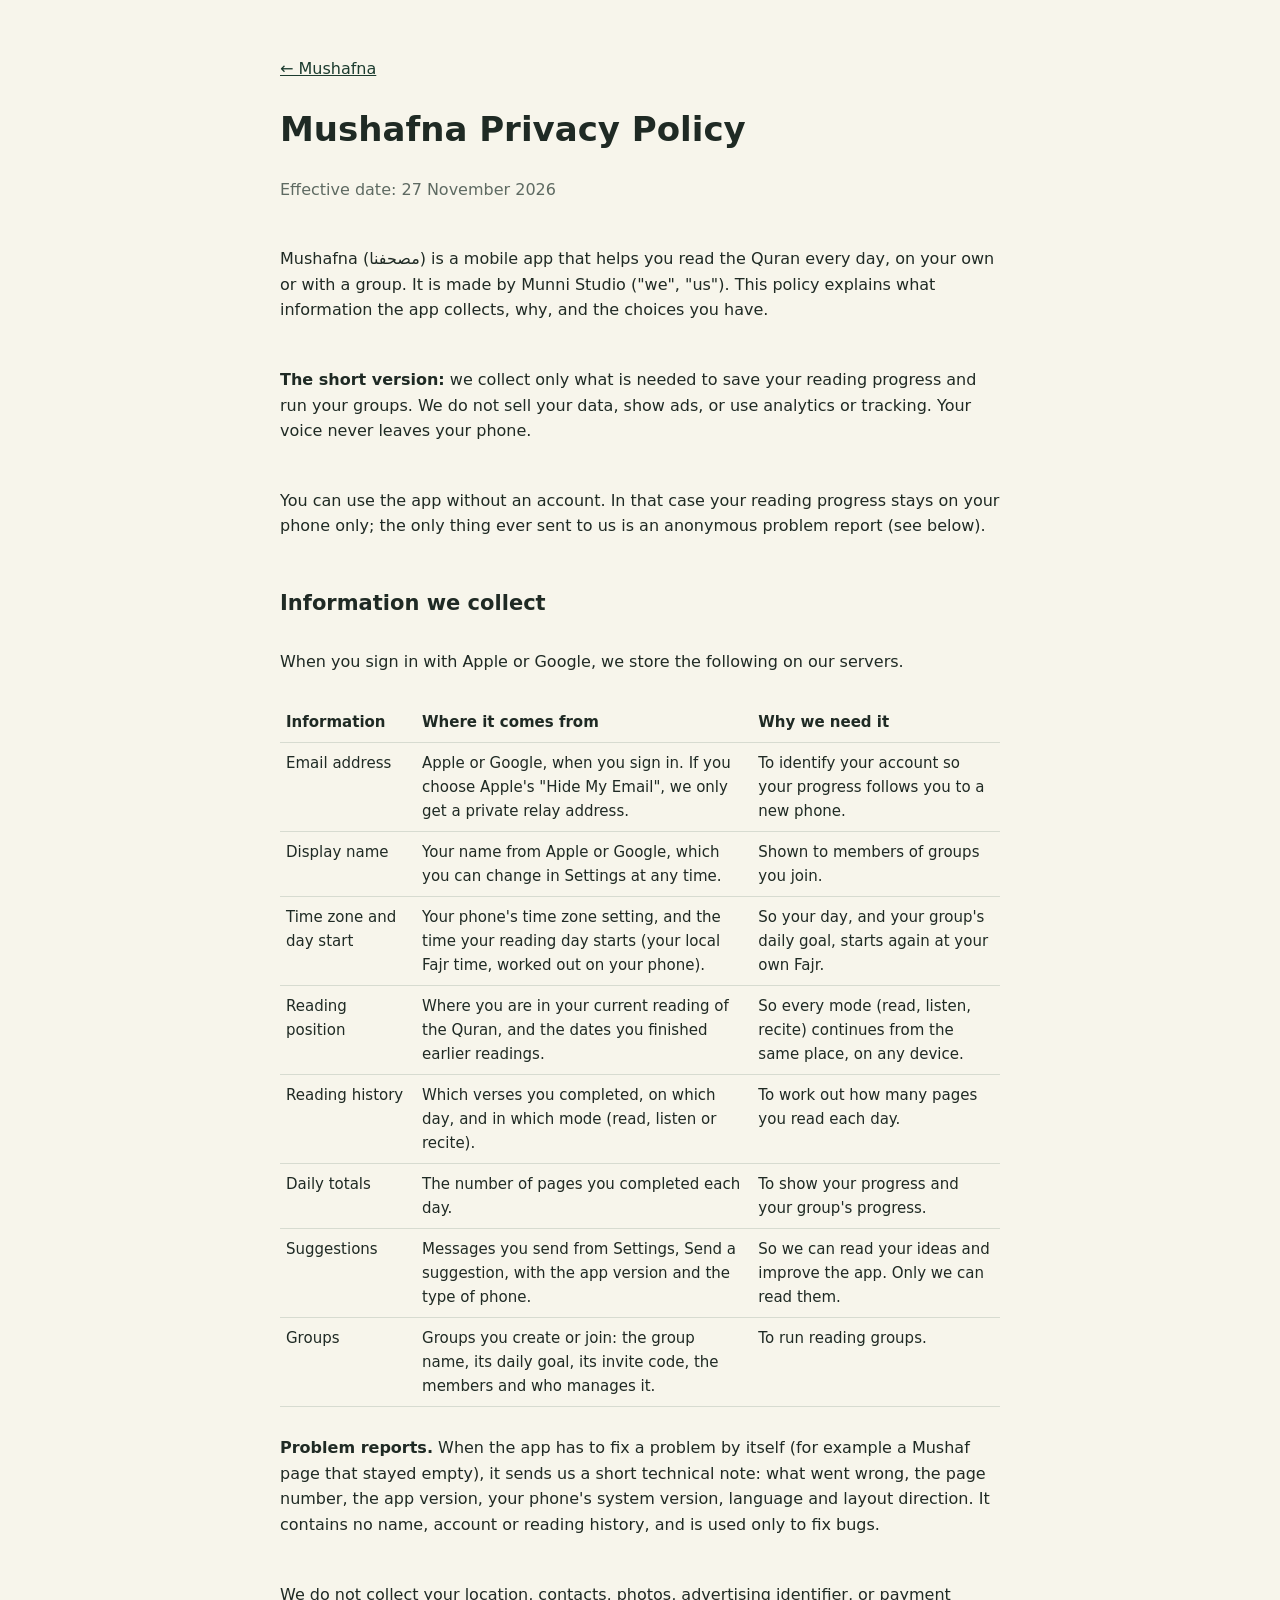
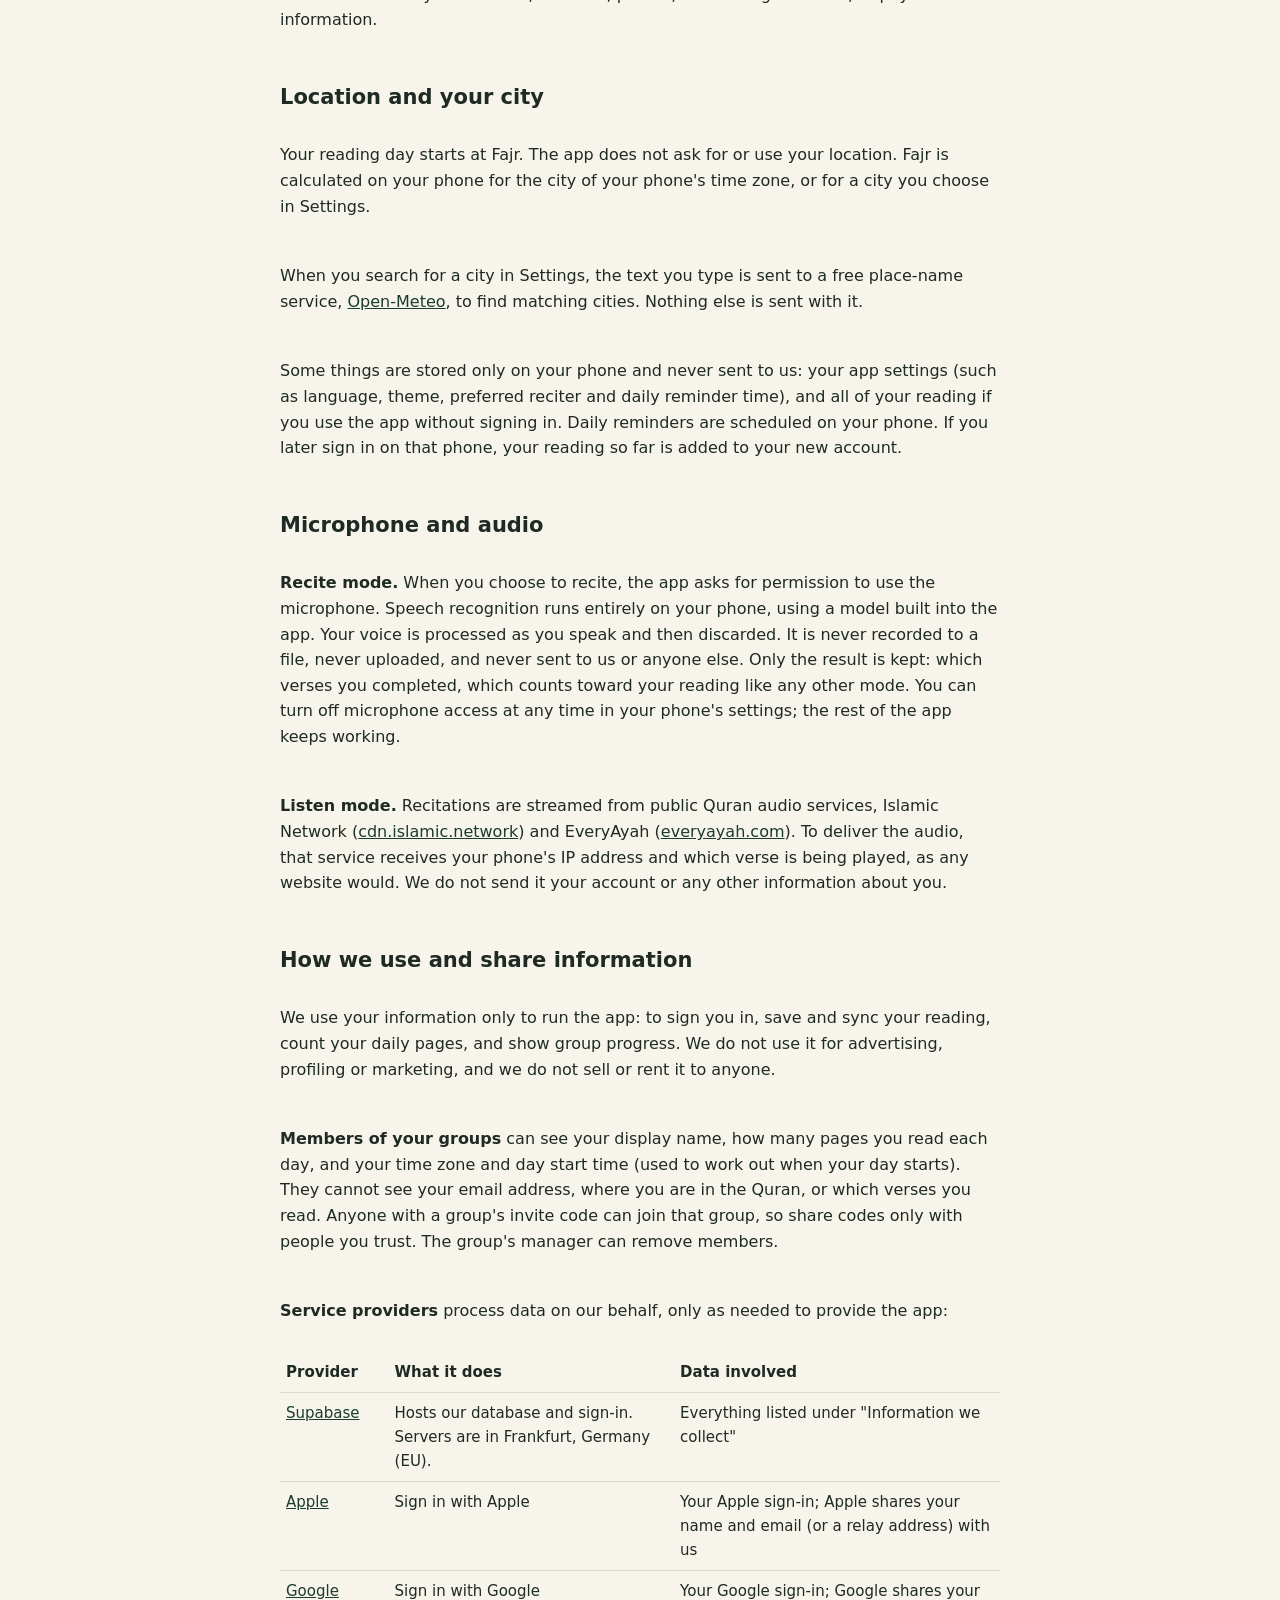
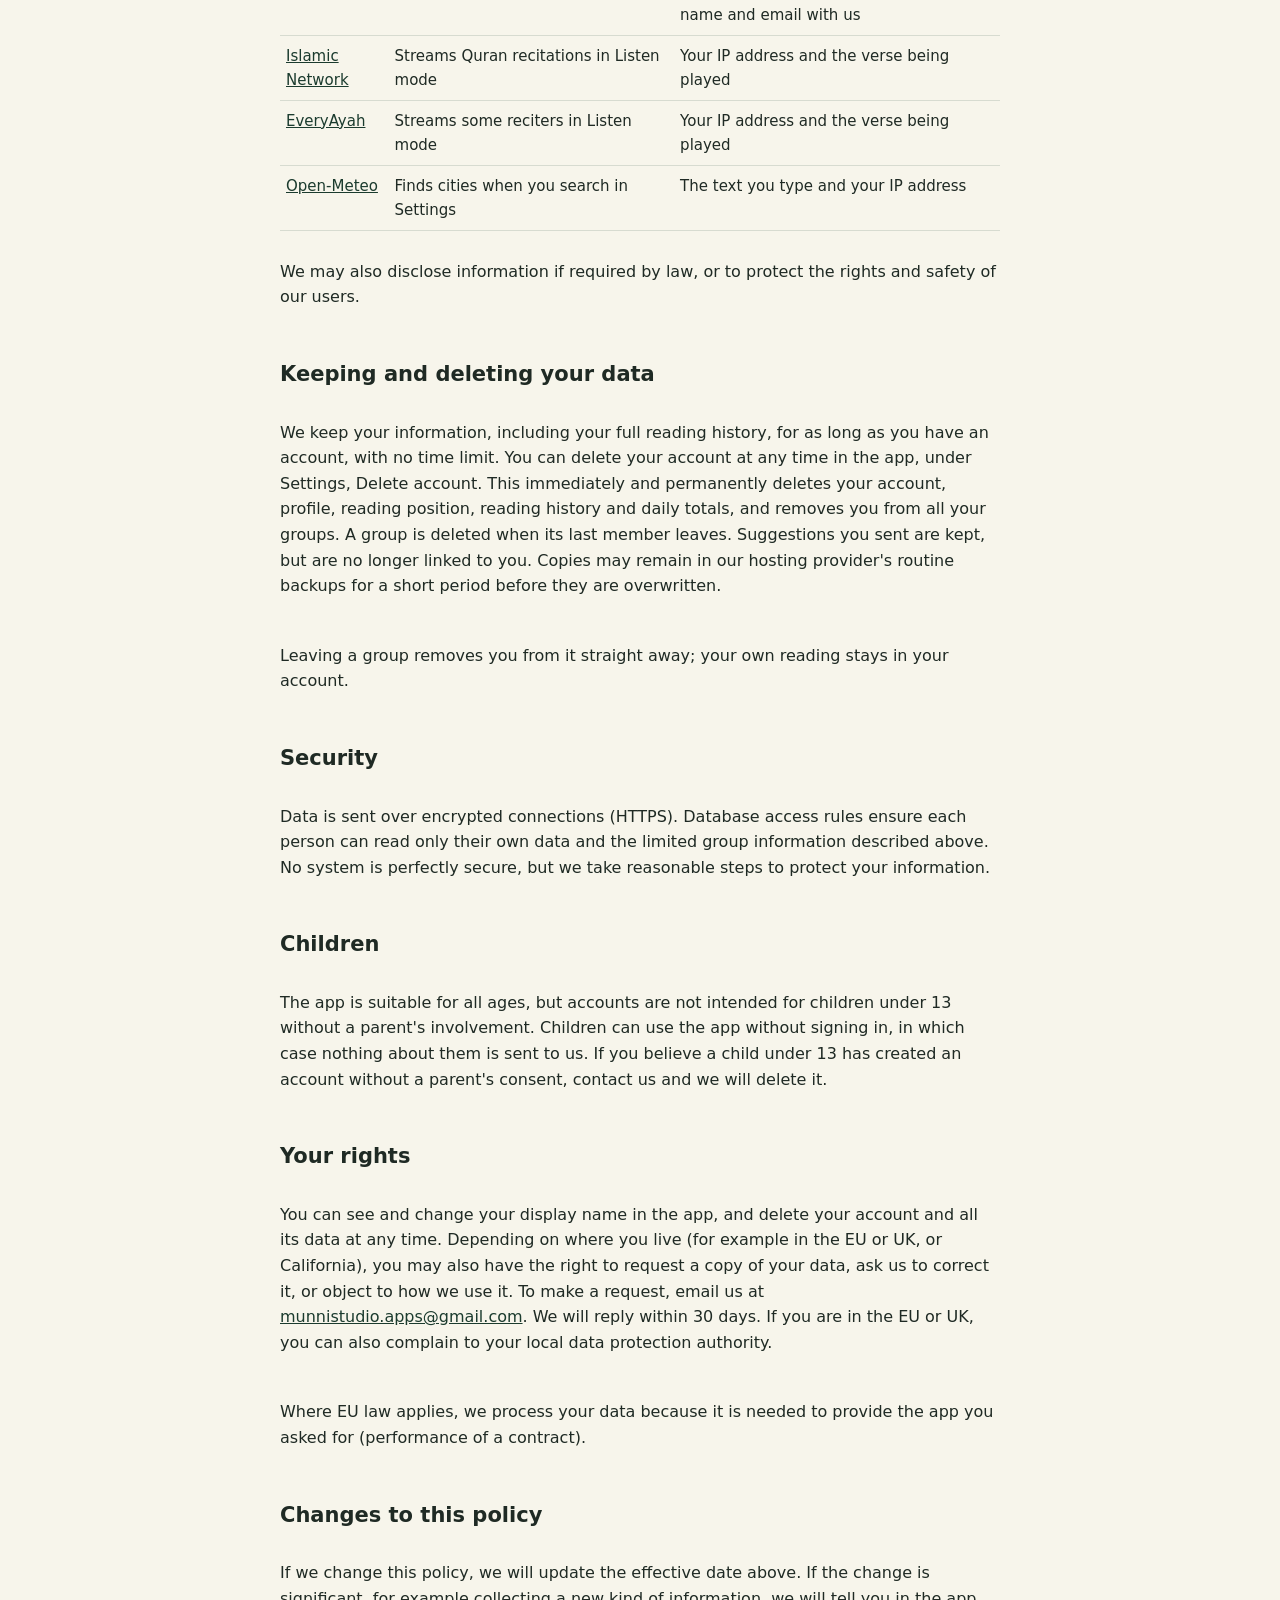
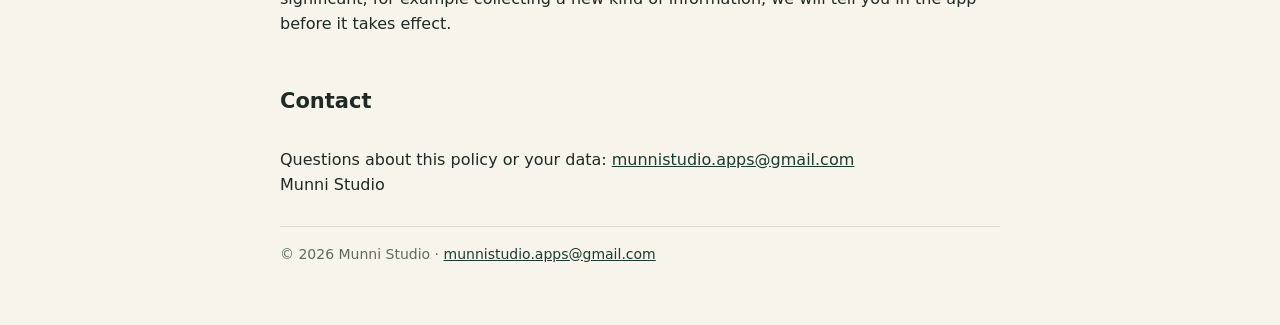
==== commit c163069a: "Mushafna privacy policy for 1.4 (anonymous problem reports) Co-Authored-By: Claude Opus 5.5 <noreply" ====
--- a/mushafna/privacy.html
+++ b/mushafna/privacy.html
@@ -1,12 +1,13 @@
 <!doctype html><html lang="en"><head><meta charset="utf-8"><meta name="viewport" content="width=device-width,initial-scale=1"><title>Mushafna Privacy Policy</title><link rel="stylesheet" href="../style.css"></head><body><main><p><a href="./">← Mushafna</a></p>
 <h1>Mushafna Privacy Policy</h1>
-<p class="muted">Effective date: 26 November 2026</p>
+<p class="muted">Effective date: 27 November 2026</p>
 <p>Mushafna (مصحفنا) is a mobile app that helps you read the Quran every day, on your own or with a group. It is made by Munni Studio ("we", "us"). This policy explains what information the app collects, why, and the choices you have.</p>
 <p><strong>The short version:</strong> we collect only what is needed to save your reading progress and run your groups. We do not sell your data, show ads, or use analytics or tracking. Your voice never leaves your phone.</p>
-<p>You can use the app without an account. In that case your reading progress stays on your phone only and nothing is sent to us.</p>
+<p>You can use the app without an account. In that case your reading progress stays on your phone only; the only thing ever sent to us is an anonymous problem report (see below).</p>
 <h2>Information we collect</h2>
 <p>When you sign in with Apple or Google, we store the following on our servers.</p>
 <div class="wrap"><table><tr><th>Information</th><th>Where it comes from</th><th>Why we need it</th></tr><tr><td>Email address</td><td>Apple or Google, when you sign in. If you choose Apple's "Hide My Email", we only get a private relay address.</td><td>To identify your account so your progress follows you to a new phone.</td></tr><tr><td>Display name</td><td>Your name from Apple or Google, which you can change in Settings at any time.</td><td>Shown to members of groups you join.</td></tr><tr><td>Time zone and day start</td><td>Your phone's time zone setting, and the time your reading day starts (your local Fajr time, worked out on your phone).</td><td>So your day, and your group's daily goal, starts again at your own Fajr.</td></tr><tr><td>Reading position</td><td>Where you are in your current reading of the Quran, and the dates you finished earlier readings.</td><td>So every mode (read, listen, recite) continues from the same place, on any device.</td></tr><tr><td>Reading history</td><td>Which verses you completed, on which day, and in which mode (read, listen or recite).</td><td>To work out how many pages you read each day.</td></tr><tr><td>Daily totals</td><td>The number of pages you completed each day.</td><td>To show your progress and your group's progress.</td></tr><tr><td>Suggestions</td><td>Messages you send from Settings, Send a suggestion, with the app version and the type of phone.</td><td>So we can read your ideas and improve the app. Only we can read them.</td></tr><tr><td>Groups</td><td>Groups you create or join: the group name, its daily goal, its invite code, the members and who manages it.</td><td>To run reading groups.</td></tr></table></div>
+<p><strong>Problem reports.</strong> When the app has to fix a problem by itself (for example a Mushaf page that stayed empty), it sends us a short technical note: what went wrong, the page number, the app version, your phone's system version, language and layout direction. It contains no name, account or reading history, and is used only to fix bugs.</p>
 <p>We do not collect your location, contacts, photos, advertising identifier, or payment information.</p>
 <h2>Location and your city</h2>
 <p>Your reading day starts at Fajr. The app does not ask for or use your location. Fajr is calculated on your phone for the city of your phone's time zone, or for a city you choose in Settings.</p>
@@ -27,7 +28,7 @@
 <h2>Security</h2>
 <p>Data is sent over encrypted connections (HTTPS). Database access rules ensure each person can read only their own data and the limited group information described above. No system is perfectly secure, but we take reasonable steps to protect your information.</p>
 <h2>Children</h2>
-<p>The app is suitable for all ages, but accounts are not intended for children under 13 without a parent's involvement. Children can use the app without signing in, in which case nothing is sent to us. If you believe a child under 13 has created an account without a parent's consent, contact us and we will delete it.</p>
+<p>The app is suitable for all ages, but accounts are not intended for children under 13 without a parent's involvement. Children can use the app without signing in, in which case nothing about them is sent to us. If you believe a child under 13 has created an account without a parent's consent, contact us and we will delete it.</p>
 <h2>Your rights</h2>
 <p>You can see and change your display name in the app, and delete your account and all its data at any time. Depending on where you live (for example in the EU or UK, or California), you may also have the right to request a copy of your data, ask us to correct it, or object to how we use it. To make a request, email us at <a href="mailto:munnistudio.apps@gmail.com">munnistudio.apps@gmail.com</a>. We will reply within 30 days. If you are in the EU or UK, you can also complain to your local data protection authority.</p>
 <p>Where EU law applies, we process your data because it is needed to provide the app you asked for (performance of a contract).</p>
